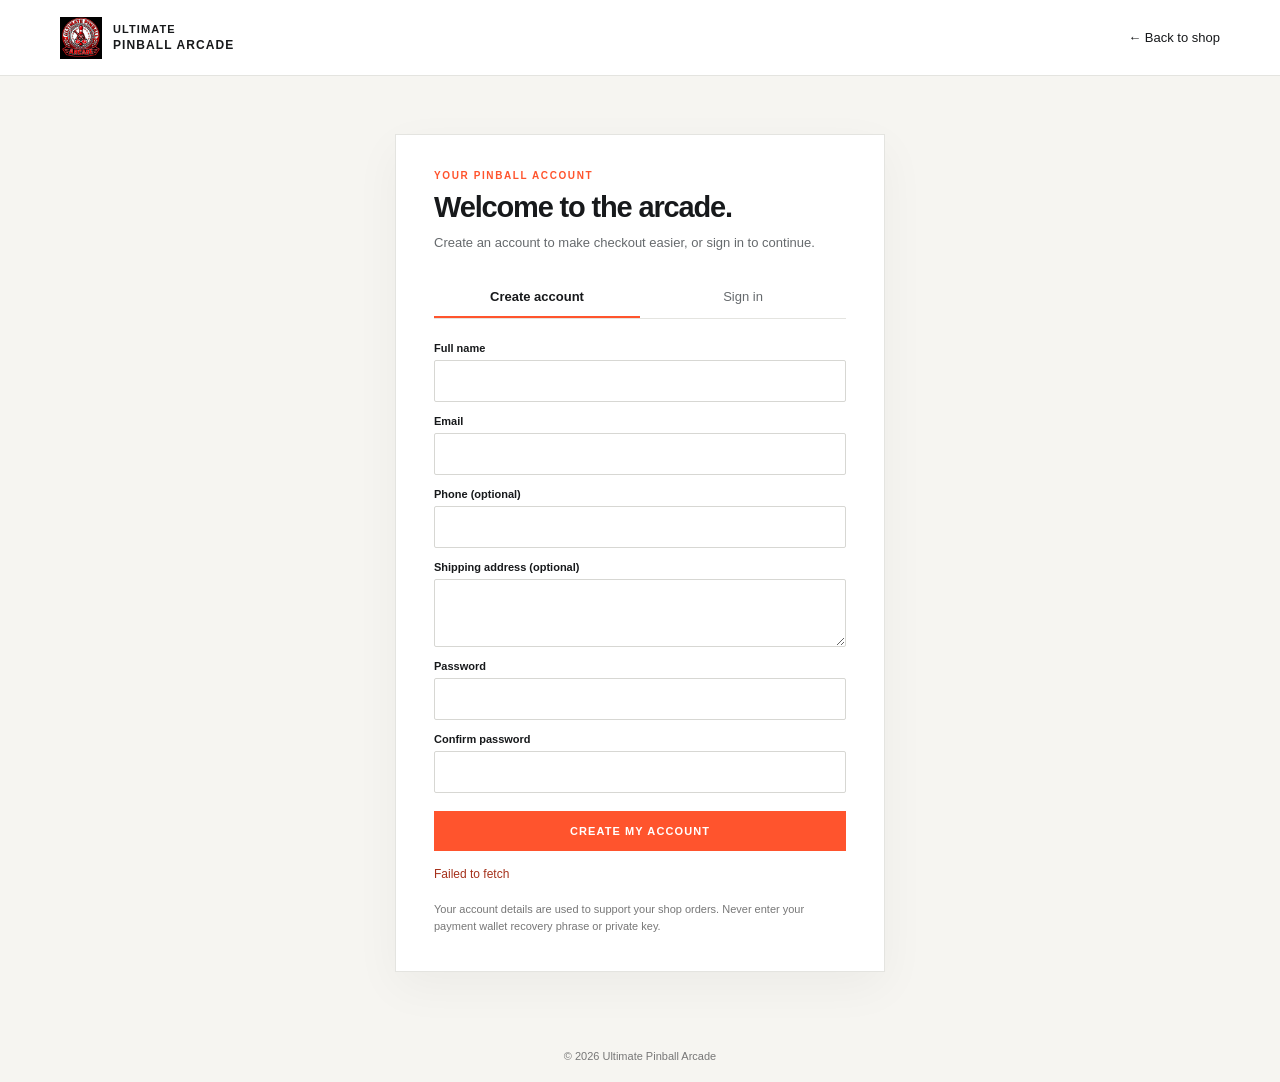
==== account.html @ e3e5b228 "Add customer accounts and product image uploads" ====
<!doctype html>
<html lang="en">
<head>
  <meta charset="utf-8">
  <meta name="viewport" content="width=device-width, initial-scale=1">
  <meta name="theme-color" content="#f6f5f1">
  <title>Customer account | Ultimate Pinball Arcade</title>
  <style>
    :root{color-scheme:light;--ink:#17191b;--muted:#666a6d;--line:#e4e4e0;--paper:#fff;--cream:#f6f5f1;--orange:#ff542d}
    *{box-sizing:border-box}body{margin:0;background:var(--cream);color:var(--ink);font-family:Arial,sans-serif;min-height:100vh;display:flex;flex-direction:column}
    header{height:76px;background:#fff;border-bottom:1px solid var(--line);display:flex;align-items:center;justify-content:space-between;padding:0 max(22px,calc((100vw - 1160px)/2))}
    .brand{display:flex;align-items:center;gap:11px;text-decoration:none;color:inherit}.brand img{width:42px;height:42px;object-fit:contain}.brand span{font-size:11px;line-height:1.35;font-weight:700;letter-spacing:.1em}.brand b{font-size:12px}
    .back{color:var(--ink);font-size:13px;text-decoration:none}.back:hover{text-decoration:underline}
    main{width:min(100% - 32px,490px);margin:58px auto;flex:1}.card{background:var(--paper);padding:35px 38px;border:1px solid var(--line);box-shadow:0 15px 45px #17191b0b}
    .eyebrow{color:var(--orange);font-size:10px;letter-spacing:.16em;font-weight:700;text-transform:uppercase;margin:0 0 10px}.card h1{font-size:29px;letter-spacing:-.04em;margin:0 0 8px}.intro{color:var(--muted);font-size:13px;line-height:1.65;margin:0 0 24px}
    .tabs{display:grid;grid-template-columns:1fr 1fr;border-bottom:1px solid var(--line);margin-bottom:23px}.tab{border:0;background:none;padding:12px 8px;color:var(--muted);font-size:13px;cursor:pointer;border-bottom:2px solid transparent}.tab.active{color:var(--ink);font-weight:700;border-color:var(--orange)}
    form{display:grid;gap:13px}.field{display:grid;gap:6px}.field label{font-size:11px;font-weight:700}.field input,.field textarea{width:100%;border:1px solid #d7d7d3;border-radius:2px;padding:12px;font:14px Arial,sans-serif;background:#fff}.field input:focus,.field textarea:focus{outline:2px solid #ff542d44;border-color:var(--orange)}.field textarea{resize:vertical;min-height:68px}
    .submit{border:0;background:var(--orange);color:#fff;padding:14px 16px;margin-top:5px;font-size:11px;font-weight:700;letter-spacing:.1em;text-transform:uppercase;cursor:pointer}.submit:hover{background:#e94323}.submit:disabled{opacity:.65;cursor:wait}
    .message{min-height:20px;margin:14px 0 0;font-size:12px;line-height:1.5;color:#a5311b}.message.success{color:#27653d}.privacy{font-size:11px;color:#777;line-height:1.55;margin:16px 0 0}.signed{border:1px solid var(--line);padding:18px}.signed h2{font-size:18px;margin:0 0 8px}.signed p{color:var(--muted);font-size:13px;line-height:1.7;margin:5px 0}.signed strong{color:var(--ink)}
    .hidden{display:none!important}footer{text-align:center;padding:20px;color:#777;font-size:11px}
    @media(max-width:520px){header{height:66px;padding:0 16px}.brand img{width:36px;height:36px}.brand span{font-size:9px}main{margin:26px auto}.card{padding:27px 21px}.card h1{font-size:25px}}
  </style>
</head>
<body>
  <header>
    <a class="brand" href="/" aria-label="Ultimate Pinball Arcade home"><img src="ultimate-pinball-logo.jpg" alt=""><span>ULTIMATE<br><b>PINBALL ARCADE</b></span></a>
    <a class="back" href="/">← Back to shop</a>
  </header>
  <main>
    <section class="card" aria-labelledby="account-title">
      <p class="eyebrow">Your pinball account</p>
      <h1 id="account-title">Welcome to the arcade.</h1>
      <p class="intro">Create an account to make checkout easier, or sign in to continue.</p>
      <div id="account-forms">
        <div class="tabs" role="tablist" aria-label="Account action">
          <button class="tab active" id="register-tab" type="button" role="tab" aria-selected="true" onclick="setMode('register')">Create account</button>
          <button class="tab" id="login-tab" type="button" role="tab" aria-selected="false" onclick="setMode('login')">Sign in</button>
        </div>
        <form id="register-form" onsubmit="submitRegister(event)">
          <div class="field"><label for="register-name">Full name</label><input id="register-name" name="name" autocomplete="name" required maxlength="120"></div>
          <div class="field"><label for="register-email">Email</label><input id="register-email" name="email" type="email" autocomplete="email" required maxlength="254"></div>
          <div class="field"><label for="register-phone">Phone (optional)</label><input id="register-phone" name="phone" type="tel" autocomplete="tel" maxlength="40"></div>
          <div class="field"><label for="register-address">Shipping address (optional)</label><textarea id="register-address" name="shipping_address" autocomplete="shipping street-address" maxlength="1000"></textarea></div>
          <div class="field"><label for="register-password">Password</label><input id="register-password" name="password" type="password" autocomplete="new-password" minlength="8" required></div>
          <div class="field"><label for="register-confirm">Confirm password</label><input id="register-confirm" name="confirm_password" type="password" autocomplete="new-password" minlength="8" required></div>
          <button class="submit" id="register-submit" type="submit">Create my account</button>
        </form>
        <form id="login-form" class="hidden" onsubmit="submitLogin(event)">
          <div class="field"><label for="login-email">Email</label><input id="login-email" name="email" type="email" autocomplete="email" required maxlength="254"></div>
          <div class="field"><label for="login-password">Password</label><input id="login-password" name="password" type="password" autocomplete="current-password" required></div>
          <button class="submit" id="login-submit" type="submit">Sign in</button>
        </form>
        <p id="account-message" class="message" role="status" aria-live="polite"></p>
        <p class="privacy">Your account details are used to support your shop orders. Never enter your payment wallet recovery phrase or private key.</p>
      </div>
      <div id="signed-in" class="signed hidden">
        <h2>You’re signed in</h2>
        <p>Name: <strong id="customer-name"></strong></p>
        <p>Email: <strong id="customer-email"></strong></p>
        <p id="customer-phone-row" class="hidden">Phone: <strong id="customer-phone"></strong></p>
        <p id="customer-address-row" class="hidden">Shipping address: <strong id="customer-address"></strong></p>
        <button class="submit" type="button" onclick="signOut()">Sign out</button>
        <p id="signed-message" class="message" role="status" aria-live="polite"></p>
      </div>
    </section>
  </main>
  <footer>© 2026 Ultimate Pinball Arcade</footer>
  <script>
    const API_BASE = 'https://admin.ultimatepinballarcade.com';
    let csrfToken = '';
    async function refreshCsrf() {
      const response = await fetch(`${API_BASE}/api/auth/csrf/`, { credentials: 'include', headers: { Accept: 'application/json' } });
      const data = await response.json();
      if (!response.ok || !data.csrf_token) throw new Error('Account service is not ready. Please try again shortly.');
      csrfToken = data.csrf_token;
    }
    function setMode(mode) {
      const registering = mode === 'register';
      document.getElementById('register-form').classList.toggle('hidden', !registering);
      document.getElementById('login-form').classList.toggle('hidden', registering);
      document.getElementById('register-tab').classList.toggle('active', registering);
      document.getElementById('login-tab').classList.toggle('active', !registering);
      document.getElementById('register-tab').setAttribute('aria-selected', String(registering));
      document.getElementById('login-tab').setAttribute('aria-selected', String(!registering));
      document.getElementById('account-message').textContent = '';
    }
    function showCustomer(customer) {
      document.getElementById('account-forms').classList.add('hidden');
      document.getElementById('signed-in').classList.remove('hidden');
      document.getElementById('customer-name').textContent = customer.name || 'Customer';
      document.getElementById('customer-email').textContent = customer.email || '';
      const phoneRow = document.getElementById('customer-phone-row');
      phoneRow.classList.toggle('hidden', !customer.phone);
      document.getElementById('customer-phone').textContent = customer.phone || '';
      const addressRow = document.getElementById('customer-address-row');
      addressRow.classList.toggle('hidden', !customer.shipping_address);
      document.getElementById('customer-address').textContent = customer.shipping_address || '';
    }
    async function submitAccount(endpoint, payload, buttonId) {
      const message = document.getElementById('account-message');
      const button = document.getElementById(buttonId);
      message.classList.remove('success');
      message.textContent = 'Please wait…';
      button.disabled = true;
      try {
        if (!csrfToken) await refreshCsrf();
        const response = await fetch(`${API_BASE}${endpoint}`, {
          method: 'POST', credentials: 'include',
          headers: { 'Content-Type': 'application/json', Accept: 'application/json', 'X-CSRFToken': csrfToken },
          body: JSON.stringify(payload)
        });
        const data = await response.json().catch(() => ({}));
        if (!response.ok) throw new Error(data.error || 'We could not process your request. Please try again.');
        await refreshCsrf();
        showCustomer(data.customer);
      } catch (error) {
        message.textContent = error.message;
      } finally {
        button.disabled = false;
      }
    }
    function submitRegister(event) {
      event.preventDefault();
      const form = event.currentTarget;
      const values = Object.fromEntries(new FormData(form));
      if (values.password !== values.confirm_password) {
        document.getElementById('account-message').textContent = 'The passwords do not match.';
        return;
      }
      submitAccount('/api/auth/register/', values, 'register-submit');
    }
    function submitLogin(event) {
      event.preventDefault();
      submitAccount('/api/auth/login/', Object.fromEntries(new FormData(event.currentTarget)), 'login-submit');
    }
    async function signOut() {
      const message = document.getElementById('signed-message');
      message.classList.remove('success');
      try {
        if (!csrfToken) await refreshCsrf();
        const response = await fetch(`${API_BASE}/api/auth/logout/`, {
          method: 'POST', credentials: 'include', headers: { 'X-CSRFToken': csrfToken, Accept: 'application/json' }
        });
        if (!response.ok) throw new Error('Please refresh the page and try again.');
        await refreshCsrf();
        document.getElementById('signed-in').classList.add('hidden');
        document.getElementById('account-forms').classList.remove('hidden');
        setMode('login');
      } catch (error) {
        message.textContent = error.message;
      }
    }
    async function initializeAccount() {
      try {
        await refreshCsrf();
        const response = await fetch(`${API_BASE}/api/auth/me/`, { credentials: 'include', headers: { Accept: 'application/json' } });
        const data = await response.json();
        if (data.authenticated) showCustomer(data.customer);
      } catch (error) {
        document.getElementById('account-message').textContent = error.message;
      }
    }
    initializeAccount();
  </script>
</body>
</html>
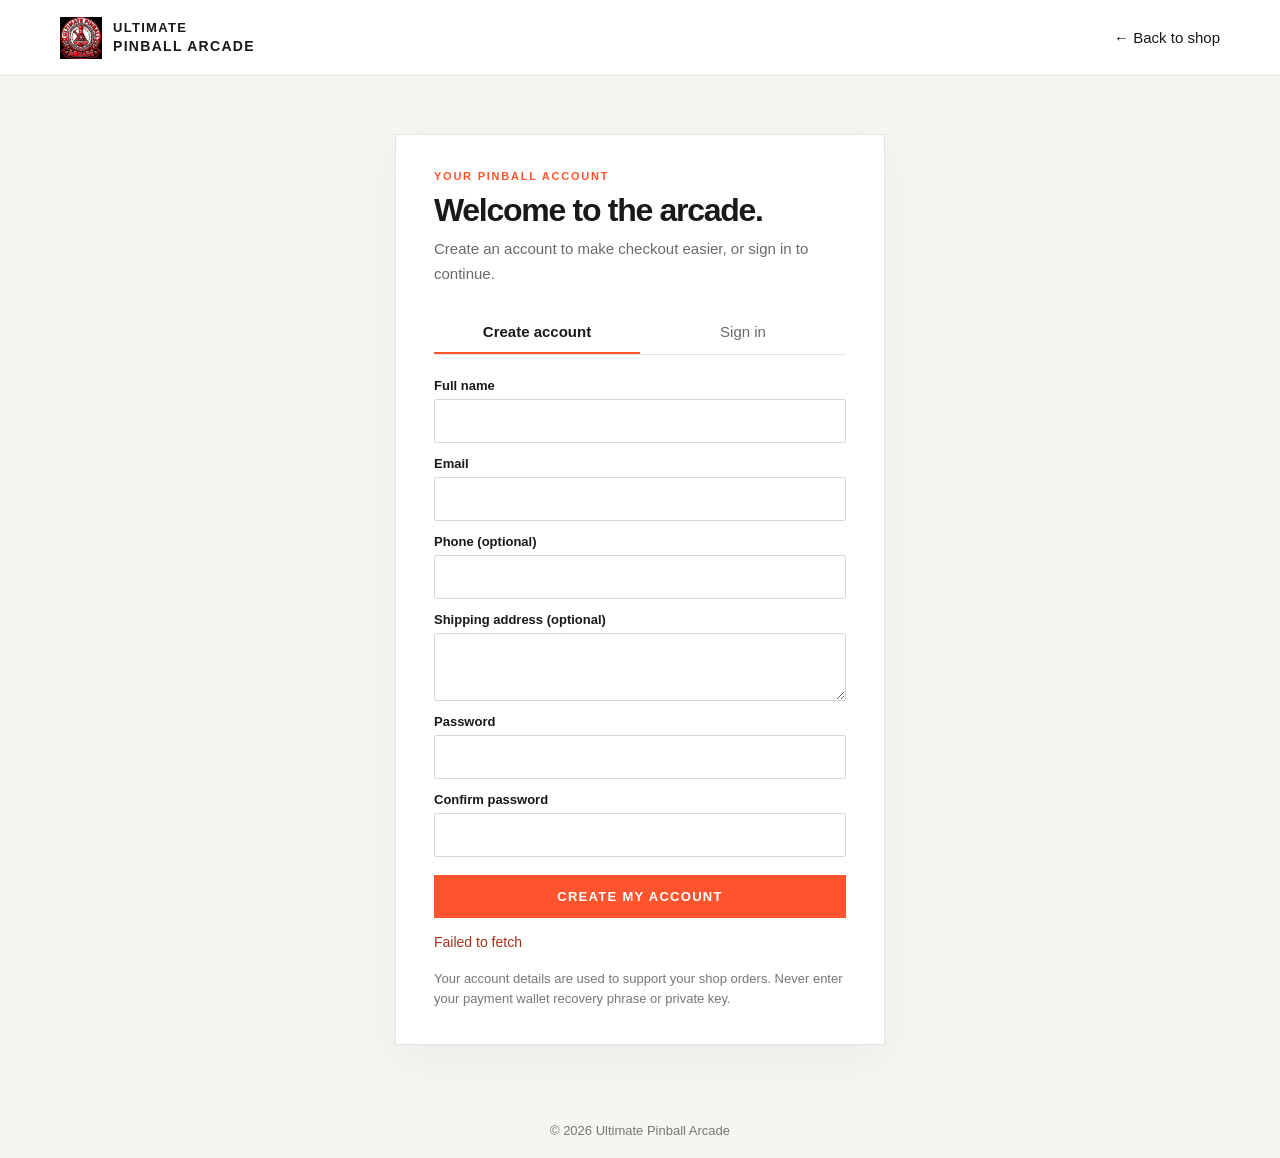
==== commit 770fe6d5: "Crop site logo and improve text sizing" ====
--- a/account.html
+++ b/account.html
@@ -4,6 +4,7 @@
   <meta charset="utf-8">
   <meta name="viewport" content="width=device-width, initial-scale=1">
   <meta name="theme-color" content="#f6f5f1">
+  <link rel="icon" type="image/png" href="ultimate-pinball-icon.png">
   <title>Customer account | Ultimate Pinball Arcade</title>
   <style>
     :root{color-scheme:light;--ink:#17191b;--muted:#666a6d;--line:#e4e4e0;--paper:#fff;--cream:#f6f5f1;--orange:#ff542d}
@@ -19,11 +20,12 @@
     .message{min-height:20px;margin:14px 0 0;font-size:12px;line-height:1.5;color:#a5311b}.message.success{color:#27653d}.privacy{font-size:11px;color:#777;line-height:1.55;margin:16px 0 0}.signed{border:1px solid var(--line);padding:18px}.signed h2{font-size:18px;margin:0 0 8px}.signed p{color:var(--muted);font-size:13px;line-height:1.7;margin:5px 0}.signed strong{color:var(--ink)}
     .hidden{display:none!important}footer{text-align:center;padding:20px;color:#777;font-size:11px}
     @media(max-width:520px){header{height:66px;padding:0 16px}.brand img{width:36px;height:36px}.brand span{font-size:9px}main{margin:26px auto}.card{padding:27px 21px}.card h1{font-size:25px}}
+    body{font-size:16px}.brand span{font-size:13px}.brand b{font-size:14px}.back{font-size:15px}.eyebrow{font-size:11px}.card h1{font-size:32px}.intro,.signed p{font-size:15px}.tab{font-size:15px}.field label{font-size:13px}.field input,.field textarea{font-size:16px}.submit{font-size:13px}.message{font-size:14px}.privacy{font-size:13px}.signed h2{font-size:20px}footer{font-size:13px}
   </style>
 </head>
 <body>
   <header>
-    <a class="brand" href="/" aria-label="Ultimate Pinball Arcade home"><img src="ultimate-pinball-logo.jpg" alt=""><span>ULTIMATE<br><b>PINBALL ARCADE</b></span></a>
+    <a class="brand" href="/" aria-label="Ultimate Pinball Arcade home"><img src="ultimate-pinball-icon.png" alt=""><span>ULTIMATE<br><b>PINBALL ARCADE</b></span></a>
     <a class="back" href="/">← Back to shop</a>
   </header>
   <main>
